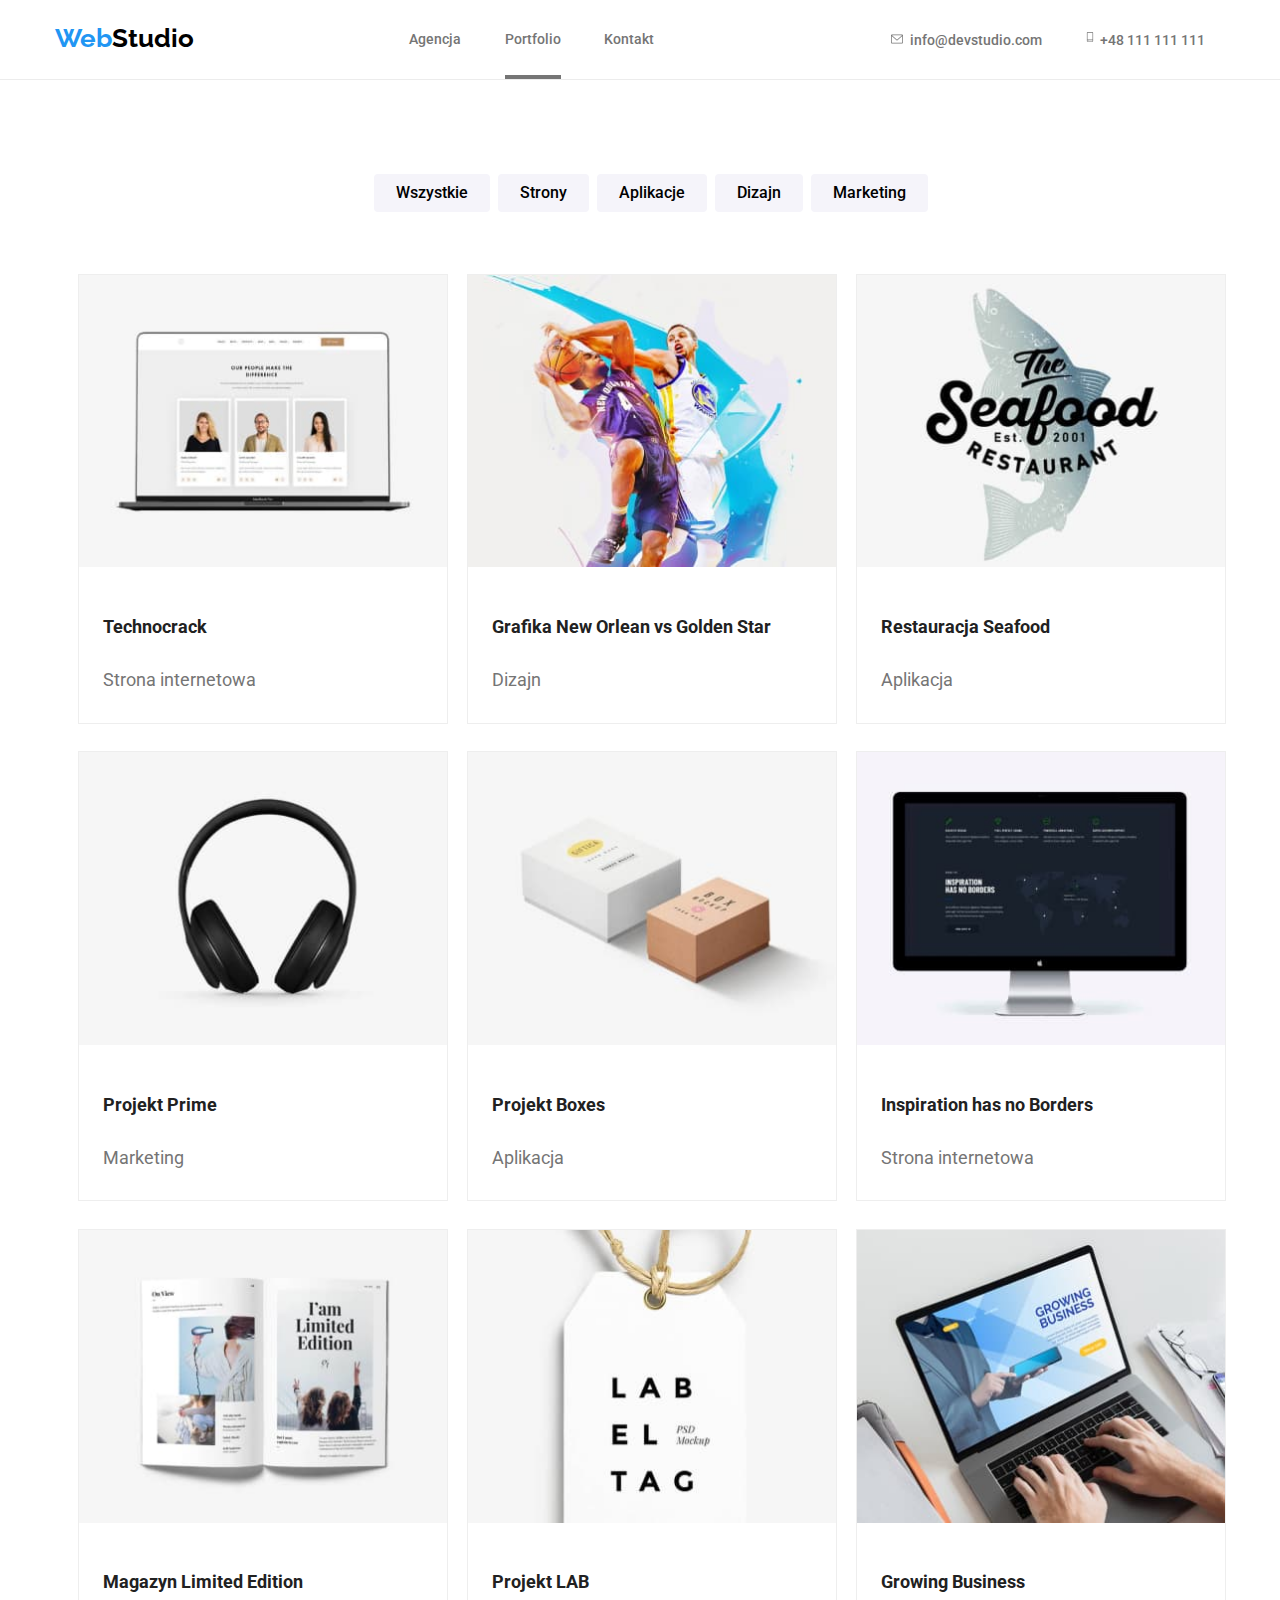
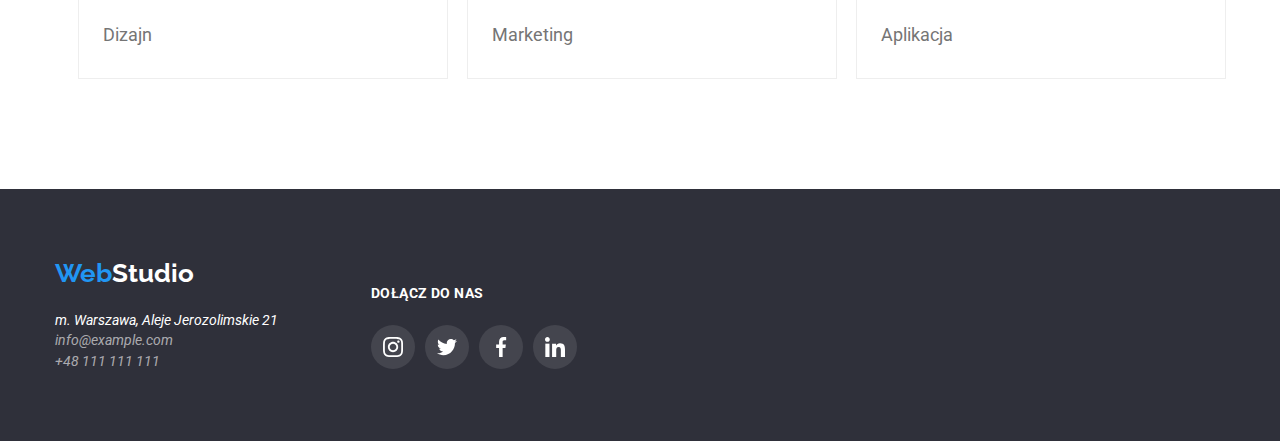
==== portfolio.html @ 65032c62 "created homework6" ====
<!DOCTYPE html>
<html lang="pl">

<head>
    <meta charset="UTF-8" />
    <meta http-equiv="X-UA-Compatible" content="IE=edge" />
    <meta name="description" content="width=device-width, initial-scale=1" />
    <meta name="theme-color" content="#ffffff" />
    <title>Zadanie domowe studentów #4 #Kamil Truszkowski</title>
    <link rel="stylesheet" href="./styles/modern-normalize.min.css" />
    <link rel="stylesheet" href="./styles/styles.css" />
</head>

<body>

    <header>
        <div class="header container">
            <!-- LOGO -->
            <h2><a class="logo-h" href="./index.html" data-end="Studio">Web</a></h2>
            <nav>
                <menu>
                    <li><a class="agency" href="./index.html">Agencja</a></li>
                    <li><a class="portfolio1" href="./portfolio.html">Portfolio</a> </li>
                    <li><a class="contact" href="#">Kontakt</a></li>
                </menu>
            </nav>
            <nav>
                <menu>
                    <li class="h-mail-div">
                        <a class="h-mail" href="mailto:info@devstudio.com">
                            <svg width="16px" height="12px">
                                <use href="./images/icons.svg#icon-envelope"></use>
                            </svg>info@devstudio.com</a>
                    </li>
                    <li class="h-tel-div">
                        <a class="h-tel" href="tel:48111111111">
                            <svg width="10px" height="16px">
                                <use href="./images/icons.svg#icon-smartphone"></use>
                            </svg>+48 111 111 111</a>
                    </li>
                </menu>
            </nav>
        </div>
    </header>

    <main>

        <section class="portfolio-section-1 container">
            <ul class="portfolio-buttons container">
                <li><button type="button" class="portfoliobutton">Wszystkie</button></li>
                <li><button type="button" class="portfoliobutton">Strony</button></li>
                <li><button type="button" class="portfoliobutton">Aplikacje</button></li>
                <li><button type="button" class="portfoliobutton">Dizajn</button></li>
                <li><button type="button" class="portfoliobutton">Marketing</button></li>
            </ul>
            <ul class="cards2 container">
                <li class="card2">
                    <div class=" box">
                        <div class="card2-overflow ">
                            <figure>
                                <img src="images/portfoliopage/ourpeoplemakediffrence.jpg" alt="" width="370"
                                    height="294">
                            </figure>
                            <div class="card2-description-item overlay">
                                <p class="card2-description-text">Technocrack jest popularną platformą wykorzystywaną do
                                    rozpowszechniania koronawirusa. Firmy wykorzystują tę platformę
                                    do celów szpiegowskich i ataków na niezabezpieczone serwery konkurencji</p>
                            </div>
                        </div>
                        <div class="card2-headers">
                            <h6>Technocrack</h6>
                            <p class="card2-subtitle">Strona internetowa</p>
                        </div>
                    </div>
                </li>
                <li class="card2">
                    <div class=" box">
                        <div class="card2-overflow ">
                            <figure>
                                <img src="images/portfoliopage/basketballers.jpg" alt="" width="370" height="294">
                            </figure>
                            <div class="card2-description-item overlay">
                                <p class="card2-description-text"></p>
                            </div>
                        </div>
                        <div class="card2-headers">
                            <h6>Grafika New Orlean vs Golden Star</h6>
                            <p class="card2-subtitle">Dizajn</p>
                        </div>
                    </div>
                </li>
                <li class="card2">
                    <div class=" box">
                        <div class="card2-overflow ">
                            <figure>
                                <img src="images/portfoliopage/theseafood.jpg" alt="" width="370" height="294">
                            </figure>
                            <div class="card2-description-item overlay">
                                <p class="card2-description-text"></p>
                            </div>
                        </div>
                        <div>
                            <h6>Restauracja Seafood</h6>
                            <p class="card2-subtitle">Aplikacja</p>
                        </div>
                    </div>
                </li>
                <li class="card2">
                    <div class=" box">
                        <div class="card2-overflow ">
                            <figure>
                                <img src="images/portfoliopage/headphones.jpg" alt="" width="370" height="294">
                            </figure>
                            <div class="card2-description-item overlay">
                                <p class="card2-description-text"></p>
                            </div>
                        </div>
                        <div>
                            <h6>Projekt Prime</h6>
                            <p class="card2-subtitle">Marketing</p>
                        </div>
                    </div>
                </li>
                <li class="card2">
                    <div class=" box">
                        <div class="card2-overflow ">
                            <figure>
                                <img src="images/portfoliopage/boxes.jpg" alt="" width="370" height="294">
                            </figure>
                            <div class="card2-description-item overlay">
                                <p class="card2-description-text"></p>
                            </div>
                        </div>
                        <div>
                            <h6>Projekt Boxes</h6>
                            <p class="card2-subtitle">Aplikacja</p>
                        </div>
                    </div>
                </li>
                <li class="card2">
                    <div class=" box">
                        <div class="card2-overflow ">
                            <figure>
                                <img src="images/portfoliopage/inspirationhasnoborders.jpg" alt="" width="370"
                                    height="294">
                            </figure>
                            <div class="card2-description-item overlay">
                                <p class="card2-description-text"></p>
                            </div>
                        </div>
                        <div>
                            <h6>Inspiration has no Borders</h6>
                            <p class="card2-subtitle">Strona internetowa</p>
                        </div>
                    </div>
                </li>
                <li class="card2">
                    <div class=" box">
                        <div class="card2-overflow ">
                            <figure>
                                <img src="images/portfoliopage/book.jpg" alt="" width="370" height="294">
                            </figure>
                            <div class="card2-description-item overlay">
                                <p class="card2-description-text"></p>
                            </div>
                        </div>
                        <h6>Magazyn Limited Edition</h6>
                        <p class="card2-subtitle">Dizajn</p>
                    </div>
                    </div>
                </li>
                <li class="card2">
                    <div class=" box">
                        <div class="card2-overflow ">
                            <figure>
                                <img src="images/portfoliopage/labeltag.jpg" alt="" width="370" height="294">
                            </figure>
                            <div class="card2-description-item overlay">
                                <p class="card2-description-text"></p>
                            </div>
                        </div>
                        <div>
                            <h6>Projekt LAB</h6>
                            <p class="card2-subtitle">Marketing</p>
                        </div>
                    </div>
                </li>
                <li class="card2">
                    <div class=" box">
                        <div class="card2-overflow ">
                            <figure>
                                <img src="images/portfoliopage/laptop.jpg" alt="" width="370" height="294">
                            </figure>
                            <div class="card2-description-item overlay">
                                <p class="card2-description-text"></p>
                            </div>
                        </div>
                        <div>
                            <h6>Growing Business</h6>
                            <p class="card2-subtitle">Aplikacja</p>
                        </div>
                    </div>
                </li>
            </ul>
        </section>

    </main>


    <footer>

        <div class="footer container">

            <div class="footer1">
                <h2>
                    <a class="logo-f" href="index.html" data-end="Studio">Web</a>
                </h2>
                <div class="footer-adress">
                    <address>
                        <ul>
                            <li><a class="f-link" href="https://goo.gl/maps/gKrwLKxZMRbkeY56A" target="_blank">m.
                                    Warszawa,
                                    Aleje
                                    Jerozolimskie
                                    21</a></li>
                            <li><a class="f-mail" href="mailto:info@example.com">info@example.com</a></li>
                            <li><a class="f-tel" href="tel:48111111111">+48 111 111 111</a></li>
                        </ul>
                    </address>
                </div>
            </div>

            <div class="footer2">
                <h5>Dołącz do nas</h5>
                <ul class="footer2-socials">
                    <li class="footer2-socials-item">
                        <svg class="footer2-social" alt="instagram" width="20px" height="20px">
                            <use href="./images/icons.svg#icon-instagram"></use>
                        </svg>
                    </li>
                    <li class="footer2-socials-item">
                        <svg class="footer2-social" alt="twitter" width="20px" height="20px">
                            <use href="./images/icons.svg#icon-twitter"></use>
                        </svg>
                    </li>
                    <li class="footer2-socials-item">
                        <svg class="footer2-social" alt="facebook" width="20px" height="20px">
                            <use href="./images/icons.svg#icon-facebook"></use>
                        </svg>
                    </li>
                    <li class="footer2-socials-item">
                        <svg class="footer2-social" alt="linkedin" width="20px" height="20px">
                            <use href="./images/icons.svg#icon-linkedin"></use>
                        </svg>
                    </li>
                </ul>
            </div>

        </div>

    </footer>


</body>

</html>
---- styles/styles.css ----
/* link to text fonts */
@import url('https://fonts.googleapis.com/css2?family=Raleway:wght@700&family=Roboto:wght@400;500;700;900&display=swap');


/* Set colors */

:root {
    --primary-color: #2196F3;
    --secondary-color: #757575;
    --light-color: #f5f5f5;
    --white-color: #FFFFFF;
    --dark-color: #212121;
    --black-color: #000000;
    --footer-color: #2F303A;
    --footer-ellipse-color: rgba(255, 255, 255, 0.1);
}

/* Basic settings */

body {
    font-family: 'roboto', sans-serif;
    background-color: var(--white-color);
    color: var(var(--black-color));
    font-size: 16px;
    margin: 0%;
    justify-content: center;
}

main {
    top: 80px;
}

section {
    padding-top: 94px;
    padding-bottom: 94px;
}

img {
    display: block;
    max-width: 100%;
    height: auto;
}

a {
    text-decoration: none;
}

ul {
    list-style-type: none;
    margin: 0;
    padding: 0;
    align-items: center;

}

li {
    list-style: none;
    align-items: center;
}


.container {
    width: 1200px;
    margin: 0 auto;
    padding: 0 15px;
}

h1 {
    font-size: 35px;
    font-weight: normal;

}

h2 {
    font-size: 25px;
}

button {
    cursor: pointer;
}

:hover {
    transition: 250ms cubic-bezier(0.4, 0, 0.2, 1);
}

:focus {
    transition: 250ms cubic-bezier(0.4, 0, 0.2, 1);

}


.is-hidden {
    visibility: hidden;
}

/* SVGs settings */


svg {
    color: var(--secondary-color)
}

svg path {
    color: var(--secondary-color)
}

svg:hover {
    color: var(--primary-color);
    fill: var(--primary-color);
}

svg path:hover {
    color: var(--primary-color);
    fill: var(--primary-color);
}

.icon {
    display: inline-block;
    width: 1em;
    height: 1em;
    stroke-width: 0;
    stroke: currentColor;
    fill: currentColor;
}

.hidden {
    width: 1px;
    height: 1px;
    margin: -1px;
    border: 0;
    padding: 0;

    white-space: nowrap;
    clip-path: inset(100%);
    clip: rect(0 0 0 0);
    overflow: hidden;
    pointer-events: none;
    transition: transform 250ms ease cubic-bezier(0.4, 0, 0.2, 1);
}


/* header settings */

header {
    background-color: var(--white-color);
    height: 80px;
    border-bottom: 1px solid #ECECEC;
    justify-content: space-between;
}

.header {
    height: 100%;
    display: flex;
    align-items: center;
    justify-content: space-between;


}

.logo-h {
    Font-family: Raleway, sans-serif;
    font-weight: 700;
    font-size: 26px;
    Line-height: 100%;
    color: var(--primary-color);
}

.logo-h::after {
    content: attr(data-end);
    color: var(--black-color);
}


/* header navigation settings */

nav li {
    display: inline;
    padding: 20px;
    font-weight: 500;
    font-size: 14px;
    line-height: 16px;
    text-decoration: none;
}

nav li a {
    color: var(--secondary-color);
    fill: var(--secondary-color);
}

nav li a:hover {
    color: var(--primary-color);
    fill: var(--primary-color);
    cursor: pointer;

}

.agency1 {
    text-decoration: underline 4px;
    color: var(--secondary-color);
    fill: var(--secondary-color);
    text-underline-offset: 31px;
}

.agency1:hover {
    color: var(--primary-color);
    fill: var(--primary-color);
    cursor: pointer;
}

.portfolio1 {
    text-decoration: underline 4px;
    color: var(--secondary-color);
    fill: var(--secondary-color);
    text-underline-offset: 31px;
}

.portfolio1:hover {
    color: var(--primary-color);
    fill: var(--primary-color);
    cursor: pointer;
}

.h-mail {
    font-weight: 500;
    font-size: 14px;
    line-height: 16px;
}

.h-mail svg {
    margin-right: 5px;
}

.h-tel {
    font-weight: 500;
    font-size: 14px;
    line-height: 16px;
}

.h-tel svg {
    margin-right: 5px;
}

/* hero section settings */

.hero {
    align-items: center;
    height: 600px;
    background-size: cover;
    display: flex;
    justify-content: center;
    flex-direction: column;
    text-align: center;
    box-sizing: border-box;
    background-position: center;
    background-image: linear-gradient(rgba(47, 48, 58, 0.4),
            rgba(47, 48, 58, 0.4)),
        url(../images/mainpage/herobackgroundimg.jpg);
        position:relative;
}

.hero-header {
    Font-size: 44px;
    Line-height: 116%;
    font-weight: 900;
    line-height: 136%;
    width: 696px;
    height: 120px;
    text-align: center;
    letter-spacing: 0.06em;
    text-transform: uppercase;
    color: var(--white-color);
}

/* hero button settings */

.hero-button {
    color: var(--white-color);
    background-color: var(--primary-color);
    width: 200px;
    height: 50px;
    border-radius: 4px;
    border: none;
    font-weight: 700;
    font-size: 16px;
    line-height: 188%;
    align-items: center;
    text-align: center;
}

/* Modla Window settings */

.modalbox {
    top:0;
    left:0;
    right:0;
    bottom:0;
    width:100%;
    height:100%;
    position: relative;
    justify-content: center;
    align-items: center;
    z-index: 1;
    background: #757575;
}

.backdrop {
    z-index: 1;
    width: 100%;
    height: 2950px;
    left: 0px;
    top: 0px;
    background: rgba(0, 0, 0, 0.2);
    position: absolute;
    transition-duration: 250ms;
    transition-timing-function: cubic-bezier(0.4, 0, 0.2, 1);
}

.modalbox:hover {
    visibility:visible;
}

.modalwindow {
    position: relative;
    margin:15% auto auto;
    z-index: 2;
    backdrop-filter: 50%;
    width: 528px;
    height: 581px;
    background: var(--white-color);
    box-shadow: 0px 1px 3px rgba(0, 0, 0, 0.12), 0px 1px 1px rgba(0, 0, 0, 0.14), 0px 2px 1px rgba(0, 0, 0, 0.2);
    border-radius: 4px;
}

.modalbox svg {
    border-radius: 50%;
    fill: transparent;
    color: transparent;
    width: 30px;
    height: 30px;
}

.modalbox svg:hover {
    border-radius: 50%;
    fill:red;   
    color:red;
    cursor:pointer;
}

.modalwindow button {
    padding: 0% 0% 0%;
    align-items: center;
    margin-right: 8px;
    margin-top: 8px;
    margin-left:auto;
    margin-bottom:auto;
    display: flex;
    color:transparent;
    background-color: transparent;
    border-color: transparent;
    border-radius: 50%;
}
.modalwindow button svg:hover {
    box-shadow: 0px 3px 1px rgba(0, 0, 0, 0.1), 0px 1px 2px rgba(0, 0, 0, 0.08), 0px 2px 2px rgba(0, 0, 0, 0.12);
    border-radius: 50%;
    fill: red;
    color: red;
    cursor: pointer;
}

/* Style of the "Our Qualities" section */

.section2 {
    display: flex;
    flex-direction: column;
    align-items: center;
}

.section2 ul {
    display: flex;
    justify-content: space-between;
    margin-bottom: 50px;
}

.desc {
    display: flex;
    justify-content: center;
    flex-grow: 1;

}

.desc ul li img {
    object-fit: cover;
    width: 370px;
    height: 294px;
}

.sub-desc {
    display: inline-block;
    flex-grow: 1;
}

.sub-desc svg {
    align-self: center;
    display: flex;
    width: 70px;
    height: 70px
}

.sub-desc-rectangle {
    width: 270px;
    height: 120px;
    background-color: #F5F4FA;
    border-radius: 4px;
    display: flex;
    align-items: center;
    justify-content: center;
    color: var(--secondary-color);
}

.sub-desc-rectangle:hover {
    color: var(--primary-color);
}

.sub-desc h4 {
    align-self: left;
    font-weight: 700;
    font-size: 14px;
    line-height: 100%;
    padding-left: 10px;
    text-transform: uppercase;

}

.sub-desc p {
    font-size: 14px;
    line-height: 171%;
    padding-left: 10px;
    color: var(--secondary-color)
}


/* Style of the "What we doing?" section */

.desc2-header {
    height: 42px;
    font-weight: 700;
    font-size: 36px;
    line-height: 100%;
    text-align: center;
    display: inline-block;
    align-self: center;
}

.sub-desc2 {
    width: 370px;
    height: 294px;
}

.sub-desc2 img {
    position: relative;
    place-self: top;
    margin-top: 0%;
}

.sub-desc2bg {
    height: 70px;
    width: 370px;
    background: rgba(47, 48, 58, 0.8);
    align-self: bottom;
    justify-content: center;
    align-items: center;
    display: flex;
    place-self: bottom;
    margin-bottom: 0%;
    position: relative;
    top: -70px;
}

.sub-desc2 p {
    position: relative;
    font-weight: 700;
    font-size: 14px;
    line-height: 16px;
    text-align: center;
    letter-spacing: 0.03em;
    text-transform: uppercase;
    color: #FFFFFF;
}

/* Style of the "Our Team" section */

.section3 {
    background: #F5F4FA;
    align-items: center;
}

.section3-header {
    font-weight: 700;
    font-size: 36px;
    line-height: 100%;
    text-align: center;
}

.cards {
    display: flex;
    justify-content: space-evenly;
}

.card {
    align-self: center;
    width: 270px;
    background-color: var(--light-color);
    box-shadow: 0 2px 5px rgba(0, 0, 0, 0.1);
}

.card:hover {
    cursor: pointer;
    box-shadow: 0px 1px 3px rgba(0, 0, 0, 0.12), 0px 1px 1px rgba(0, 0, 0, 0.14), 0px 2px 1px rgba(0, 0, 0, 0.2);
}

.card a {
    text-decoration: none;
    color: var(--dark-color)
}

.card h3 {
    text-align: center;
    font-weight: 500;
    font-size: 16px;
    line-height: 100%;
}

.card p {
    text-align: center;
    font-size: 16px;
    line-height: 100%;
    color: var(--secondary-color);

}

.card img {
    place-self: top;
    margin-top: 0%;
}


li div h6 {
    color: var(--dark-color);
    Font-style: Bold;
    Font-size: 18px;
    Line-height: 171%;
    align-self: Left;
    Vertical-align: Top;
}

li div p {
    color: var(--secondary-color);
    Font-size: 16px;
    Line-height: 160%;
    align-self: Left;
    Vertical-align: Top;
}

.card-socialmedias {
    display: flex;
    align-items: center;
    align-self: center;
    justify-content: space-evenly;
    width: 100%;
    padding: 20px;
    fill: var(--secondary-color);
}

.card-socialmedia-item {
    width: 44px;
    height: 44px;
    background-image: url(../images/icons.svg#icon-ellipse);
    background: var(--light-color);
    background-size: 44px;
    border-radius: 50%;
    align-items: center;
    justify-content: center;
    display: flex;
}

.card-socialmedia-item:hover {
    background: var(--primary-color);
    fill: var(--white-color);
}

.card-socialmedia:focus,
.card-socialmedia:hover {
    fill: var(--white-color);
}

/* Style of the "Our Clients" section */

.section4 {
    align-items: center;
}

.section4-header {
    font-weight: 700;
    font-size: 36px;
    line-height: 100%;
    text-align: center;
}

.section4-container {
    margin-top: 94px;
    display: flex;
    justify-content: space-between;
    margin-bottom: 94px;
}

.section4-rectangle {
    display: flex;
    align-items: center;
    justify-content: center;
    box-sizing: border-box;
    width: 170px;
    height: 92px;
    border: 1px solid #AFB1B8;
    border-radius: 4px;
    color: var(--secondary-color);
    fill: var(--secondary-color);
}

.section4-rectangle:hover {
    border: 1px solid var(--primary-color);
    color: var(--primary-color);
    fill: var(--primary-color);
    cursor: pointer;
}

.section4-client {
    width: 106px;
    height: 60px;
}



/* Portfolio settings */

.portfolio-section-1 {
    padding-top: 94px;
    padding-bottom: 94px;
}

.portfolio-buttons {
    display: flex;
    justify-content: center;
}

.portfoliobutton {
    padding-top: 6px;
    padding-bottom: 6px;
    padding-left: 22px;
    padding-right: 22px;
    Font-style: Medium;
    font-weight: 500;
    font-size: 16px;
    line-height: 162%;
    background-color: #F5F4FA;
    border-radius: 4px;
    border: none;
    margin-right: 8px;
}

.portfoliobutton:hover {
    color: #E5E5E5;
    background-color: var(--primary-color);
    box-shadow: 0px 3px 1px rgba(0, 0, 0, 0.1), 0px 1px 2px rgba(0, 0, 0, 0.08), 0px 2px 2px rgba(0, 0, 0, 0.12);
    cursor: pointer;
}

.cards2 {
    margin-top: 50px;
    display: flexbox;
}

.card2 {
    justify-content: center;
    display: inline-block;
    width: 370px;
    background: var(--white-color);
    border: 1px solid #EEEEEE;
    height:450px;
    position: relative;
    overflow: hidden;   
    margin: 1% 0.65% 1%;
}

.card2:hover {
    box-shadow: 0px 1px 1px rgba(0, 0, 0, 0.12), 0px 4px 4px rgba(0, 0, 0, 0.06), 1px 4px 6px rgba(0, 0, 0, 0.16);
    cursor: pointer;
}

.card2 img {
}

.card2-overflow {
}

.card2 figure {
    width: 100%;
    height:100%;
    margin: 0 0 0 0;
    
}
figure img {
    object-fit: cover;
    width: 100%;
    height:100%;
    transition: scale 3s;
}

.box {
  position: relative;
  margin: 0 auto;
  overflow: hidden;
  inset: 0;
}

.overlay {
  position: absolute;
  top: 0;
  left: 0;
  width: 100%;
  height: 100%;
  transform: translateY(+100%);
  transition: transform 250ms ease;
    transition-duration: 250ms;
        transition-timing-function: cubic-bezier(0.4, 0, 0.2, 1);
}

.box:hover .overlay {
  transform: translateY(0);
}

.overlay p {
  color: transparent;
  padding: 30px;
  margin: 0;
  font-size: 18px;
}

.card2-description-item {
    position: absolute;
    inset: 0;
    overflow: hidden;
    justify-content: center;
    align-items: center;
    display: flex;
    top: 0;
    width: 100%;
    height: 294px;
}

.card2-description-item:hover {
}

.card2-description-text {
    position: relative;
    font-weight: 400;
    font-size: 18px;
    line-height: 156%;
    letter-spacing: 0.03em;
    padding:10%;
    color:transparent;
    width: 370px;
    height: 294px;
    align-self: center;
    justify-content: center;
    align-items: center;
    display: flex;
}

.card2-description-text:hover {
    color: var(--white-color);
    background-color: #2196F3E5;
}

.card2 h6 {
    margin-left: 24px;
    margin-right: 24px;
    margin-bottom: 4px;
    text-align: left;
    font-weight: 700;
    font-size: 18px;
    line-height: 200%;
}

.card2-headers {
    z-index: 1;
}
.card2-subtitle {
    margin-left: 24px;
    margin-right: 24px;
    margin-bottom: 20px;
    font-weight: 400;
    text-align: left;
    font-size: 18px;
    line-height: 188%;
    color: var(--secondary-color);
}


/* footer settings */

footer {
    background-color: var(--footer-color);
    height: 252px;
    left: 0;
    right: 0;
    z-index: 999;
    align-items: center;
    display: flex;
    margin-bottom:0;
}

.footer {
    display: flex;
    align-items: center;
}

.footer1 {
    justify-content: flex-start;
    flex-direction: column;
}

.logo-f {
    Font-family: Raleway, sans-serif;
    Font-size: 26px;
    Line-height: 100%;
    color: var(--primary-color);
}

.logo-f::after {
    content: attr(data-end);
    color: var(--white-color);
}

.footer-adress {
    width: 246px;
    height: 81px;
    align-items: center;
    display: flex;
}

address {
    height: 100%;
    align-items: normal;
    font-size: 14px;
    text-decoration: none;
    Line-height: 146%;
}

address ul {
    height: 100%;
}

.f-link {
    color: var(--white-color);
}

.f-mail {
    color: rgba(255, 255, 255, 0.6);
}

.f-tel {
    color: rgba(255, 255, 255, 0.6);
}



.footer2 {
    justify-content: center;
    align-items: center;
    padding-left: 70px;
    flex-direction: column;
}

.footer2 h5 {
    font-weight: 700;
    font-size: 14px;
    line-height: 16px;
    letter-spacing: 0.03em;
    text-transform: uppercase;
    color: var(--white-color);
}

.footer2-socials-item {
    height: 44px;
    width: 44px;
    background-image: url(../images/icons.svg#icon-ellipse);
    background: rgba(255, 255, 255, 0.1);
    background-size: 44px;
    border-radius: 50%;
    align-items: center;
    justify-content: center;
    display: flex;
}

.footer2-socials-item:hover {
    cursor: pointer;
    background: var(--primary-color);
}

.footer2-socials {
    width: 206px;
    height: 44px;
    display: flex;
    justify-content: space-between;
    fill: var(--white-color);

}

.footer2-social {
    fill: var(--white-color);
}

.footer2-social:hover {
    fill: var(--white-color);
}
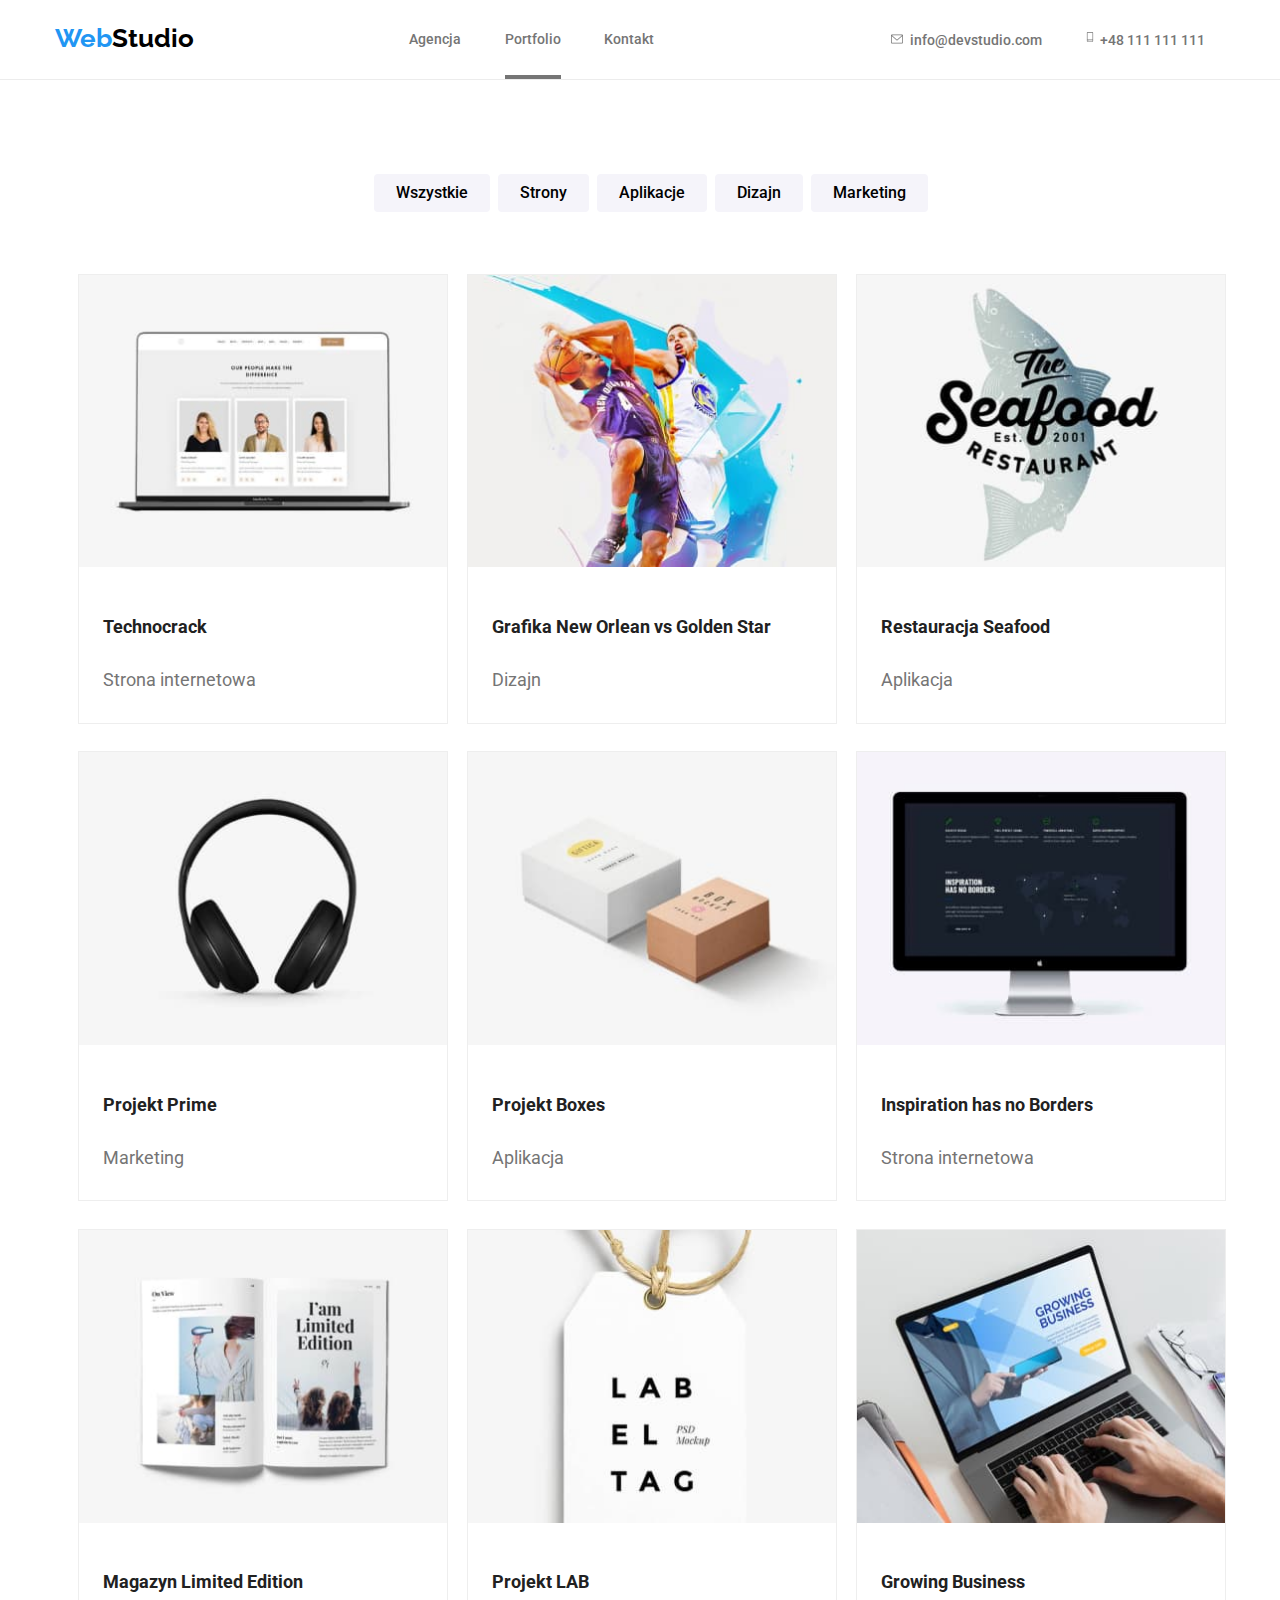
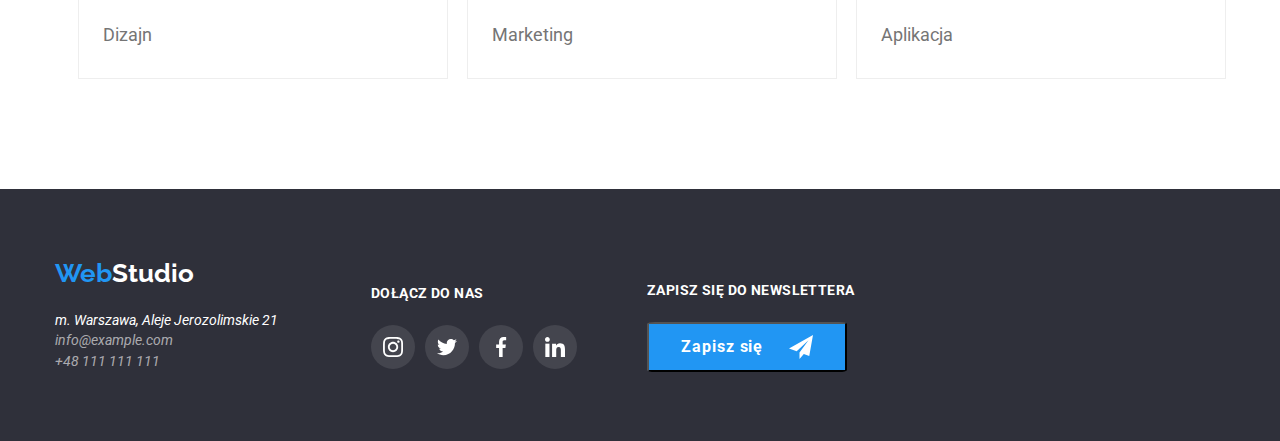
==== commit 2dd0b605: "added footer "Newsletter"" ====
--- a/portfolio.html
+++ b/portfolio.html
@@ -80,7 +80,9 @@
                                 <img src="images/portfoliopage/basketballers.jpg" alt="" width="370" height="294">
                             </figure>
                             <div class="card2-description-item overlay">
-                                <p class="card2-description-text"></p>
+                                <p class="card2-description-text">Dizajn (ang. design), nazywany również wzornictwem
+                                    przemysłowym, w języku polskim odnosi się do wyglądu przedmiotów
+                                    użytkowych albo urządzeń</p>
                             </div>
                         </div>
                         <div class="card2-headers">
@@ -96,7 +98,9 @@
                                 <img src="images/portfoliopage/theseafood.jpg" alt="" width="370" height="294">
                             </figure>
                             <div class="card2-description-item overlay">
-                                <p class="card2-description-text"></p>
+                                <p class="card2-description-text">Aplikacja to użytkowy program komputerowy, wykonujący
+                                    określone zadania. Aplikacje mobilne to rodzaj oprogramowania,
+                                    który działa na urządzeniach przenośnych smartfonach i tabletach</p>
                             </div>
                         </div>
                         <div>
@@ -112,7 +116,10 @@
                                 <img src="images/portfoliopage/headphones.jpg" alt="" width="370" height="294">
                             </figure>
                             <div class="card2-description-item overlay">
-                                <p class="card2-description-text"></p>
+                                <p class="card2-description-text">Marketing to zarządzanie korzystnymi, a więc
+                                    przynoszącymi zysk relacjami z klientem. Celem marketingu jest wytworzenie
+                                    określonych wartości dla klientów i otrzymywanie w zamian określonych wartości od
+                                    klientów</p>
                             </div>
                         </div>
                         <div>
@@ -128,7 +135,9 @@
                                 <img src="images/portfoliopage/boxes.jpg" alt="" width="370" height="294">
                             </figure>
                             <div class="card2-description-item overlay">
-                                <p class="card2-description-text"></p>
+                                <p class="card2-description-text">Aplikacja to użytkowy program komputerowy, wykonujący
+                                    określone zadania. Aplikacje mobilne to rodzaj oprogramowania,
+                                    który działa na urządzeniach przenośnych smartfonach i tabletach</p>
                             </div>
                         </div>
                         <div>
@@ -145,7 +154,9 @@
                                     height="294">
                             </figure>
                             <div class="card2-description-item overlay">
-                                <p class="card2-description-text"></p>
+                                <p class="card2-description-text">Strona internetowa to dokument (treść,
+                                    obraz) udostępniony w sieci Internet. Połączona z innymi stronami,
+                                    tworzy tzw. witrynę internetową lub serwis internetowy.</p>
                             </div>
                         </div>
                         <div>
@@ -161,7 +172,9 @@
                                 <img src="images/portfoliopage/book.jpg" alt="" width="370" height="294">
                             </figure>
                             <div class="card2-description-item overlay">
-                                <p class="card2-description-text"></p>
+                                <p class="card2-description-text">Dizajn (ang. design), nazywany również wzornictwem
+                                    przemysłowym, w języku polskim odnosi się do wyglądu przedmiotów
+                                    użytkowych albo urządzeń</p>
                             </div>
                         </div>
                         <h6>Magazyn Limited Edition</h6>
@@ -176,7 +189,10 @@
                                 <img src="images/portfoliopage/labeltag.jpg" alt="" width="370" height="294">
                             </figure>
                             <div class="card2-description-item overlay">
-                                <p class="card2-description-text"></p>
+                                <p class="card2-description-text">Marketing to zarządzanie korzystnymi, a więc
+                                    przynoszącymi zysk relacjami z klientem. Celem marketingu jest wytworzenie
+                                    określonych wartości dla klientów i otrzymywanie w zamian określonych wartości od
+                                    klientów</p>
                             </div>
                         </div>
                         <div>
@@ -192,7 +208,9 @@
                                 <img src="images/portfoliopage/laptop.jpg" alt="" width="370" height="294">
                             </figure>
                             <div class="card2-description-item overlay">
-                                <p class="card2-description-text"></p>
+                                <p class="card2-description-text">Aplikacja to użytkowy program komputerowy, wykonujący
+                                    określone zadania. Aplikacje mobilne to rodzaj oprogramowania,
+                                    który działa na urządzeniach przenośnych smartfonach i tabletach</p>
                             </div>
                         </div>
                         <div>
@@ -256,6 +274,15 @@
                 </ul>
             </div>
 
+            <div class="footer3">
+                <h5>Zapisz się do newslettera</h5>
+                <button type=button class="footer3-socials-item" width="200" height="50">Zapisz się
+                    <svg class="footer3-icon" width="24px" height="24px">
+                        <use href="./images/icons.svg#icon-send"></use>
+                    </svg>
+                </button>
+            </div>
+            
         </div>
 
     </footer>
--- a/styles/styles.css
+++ b/styles/styles.css
@@ -255,7 +255,7 @@
     background-image: linear-gradient(rgba(47, 48, 58, 0.4),
             rgba(47, 48, 58, 0.4)),
         url(../images/mainpage/herobackgroundimg.jpg);
-        position:relative;
+    position: relative;
 }
 
 .hero-header {
@@ -290,12 +290,12 @@
 /* Modla Window settings */
 
 .modalbox {
-    top:0;
-    left:0;
-    right:0;
-    bottom:0;
-    width:100%;
-    height:100%;
+    top: 0;
+    left: 0;
+    right: 0;
+    bottom: 0;
+    width: 100%;
+    height: 100%;
     position: relative;
     justify-content: center;
     align-items: center;
@@ -315,13 +315,9 @@
     transition-timing-function: cubic-bezier(0.4, 0, 0.2, 1);
 }
 
-.modalbox:hover {
-    visibility:visible;
-}
-
 .modalwindow {
     position: relative;
-    margin:15% auto auto;
+    margin: 15% auto auto;
     z-index: 2;
     backdrop-filter: 50%;
     width: 528px;
@@ -341,9 +337,9 @@
 
 .modalbox svg:hover {
     border-radius: 50%;
-    fill:red;   
-    color:red;
-    cursor:pointer;
+    fill: red;
+    color: red;
+    cursor: pointer;
 }
 
 .modalwindow button {
@@ -351,14 +347,15 @@
     align-items: center;
     margin-right: 8px;
     margin-top: 8px;
-    margin-left:auto;
-    margin-bottom:auto;
-    display: flex;
-    color:transparent;
+    margin-left: auto;
+    margin-bottom: auto;
+    display: flex;
+    color: transparent;
     background-color: transparent;
     border-color: transparent;
     border-radius: 50%;
 }
+
 .modalwindow button svg:hover {
     box-shadow: 0px 3px 1px rgba(0, 0, 0, 0.1), 0px 1px 2px rgba(0, 0, 0, 0.08), 0px 2px 2px rgba(0, 0, 0, 0.12);
     border-radius: 50%;
@@ -685,9 +682,9 @@
     width: 370px;
     background: var(--white-color);
     border: 1px solid #EEEEEE;
-    height:450px;
+    height: 450px;
     position: relative;
-    overflow: hidden;   
+    overflow: hidden;
     margin: 1% 0.65% 1%;
 }
 
@@ -696,53 +693,48 @@
     cursor: pointer;
 }
 
-.card2 img {
-}
-
-.card2-overflow {
-}
-
 .card2 figure {
     width: 100%;
-    height:100%;
+    height: 100%;
     margin: 0 0 0 0;
-    
-}
+
+}
+
 figure img {
     object-fit: cover;
     width: 100%;
-    height:100%;
+    height: 100%;
     transition: scale 3s;
 }
 
 .box {
-  position: relative;
-  margin: 0 auto;
-  overflow: hidden;
-  inset: 0;
+    position: relative;
+    margin: 0 auto;
+    overflow: hidden;
+    inset: 0;
 }
 
 .overlay {
-  position: absolute;
-  top: 0;
-  left: 0;
-  width: 100%;
-  height: 100%;
-  transform: translateY(+100%);
-  transition: transform 250ms ease;
+    position: absolute;
+    top: 0;
+    left: 0;
+    width: 100%;
+    height: 100%;
+    transform: translateY(+100%);
+    transition: transform 250ms ease;
     transition-duration: 250ms;
-        transition-timing-function: cubic-bezier(0.4, 0, 0.2, 1);
+    transition-timing-function: cubic-bezier(0.4, 0, 0.2, 1);
 }
 
 .box:hover .overlay {
-  transform: translateY(0);
+    transform: translateY(0);
 }
 
 .overlay p {
-  color: transparent;
-  padding: 30px;
-  margin: 0;
-  font-size: 18px;
+    color: transparent;
+    padding: 30px;
+    margin: 0;
+    font-size: 18px;
 }
 
 .card2-description-item {
@@ -755,9 +747,6 @@
     top: 0;
     width: 100%;
     height: 294px;
-}
-
-.card2-description-item:hover {
 }
 
 .card2-description-text {
@@ -766,8 +755,8 @@
     font-size: 18px;
     line-height: 156%;
     letter-spacing: 0.03em;
-    padding:10%;
-    color:transparent;
+    padding: 10%;
+    color: transparent;
     width: 370px;
     height: 294px;
     align-self: center;
@@ -794,6 +783,7 @@
 .card2-headers {
     z-index: 1;
 }
+
 .card2-subtitle {
     margin-left: 24px;
     margin-right: 24px;
@@ -816,7 +806,7 @@
     z-index: 999;
     align-items: center;
     display: flex;
-    margin-bottom:0;
+    margin-bottom: 0;
 }
 
 .footer {
@@ -922,4 +912,63 @@
 
 .footer2-social:hover {
     fill: var(--white-color);
+}
+
+
+.footer3 {
+    justify-content: center;
+    align-items: center;
+    padding-left: 70px;
+    flex-direction: column;
+}
+
+.footer3 h5 {
+    font-weight: 700;
+    font-size: 14px;
+    line-height: 16px;
+    letter-spacing: 0.03em;
+    text-transform: uppercase;
+    color: var(--white-color);
+}
+
+.footer3-socials-item {
+    height: 50px;
+    width: 200px;
+    background-image: url(../images/icons.svg#icon-ellipse);
+    background: var(--primary-color);
+    background-size: 44px;
+    border-radius: 4%;
+    align-items: center;
+    justify-content: space-evenly;
+    font-style: normal;
+    font-weight: 700;
+    font-size: 16px;
+    line-height: 188%;
+    display: flex;
+    align-items: center;
+    text-align: center;
+    letter-spacing: 0.06em;
+
+    color: #FFFFFF;
+
+}
+
+.footer3-socials-item:hover {
+    cursor: pointer;
+}
+
+.footer3-socials {
+    width: 206px;
+    height: 44px;
+    display: flex;
+    justify-content: space-between;
+    fill: var(--white-color);
+
+}
+
+.footer3-icon {
+    fill: var(--white-color);
+}
+.footer3-icon:hover {
+    fill: var(--white-color);
 }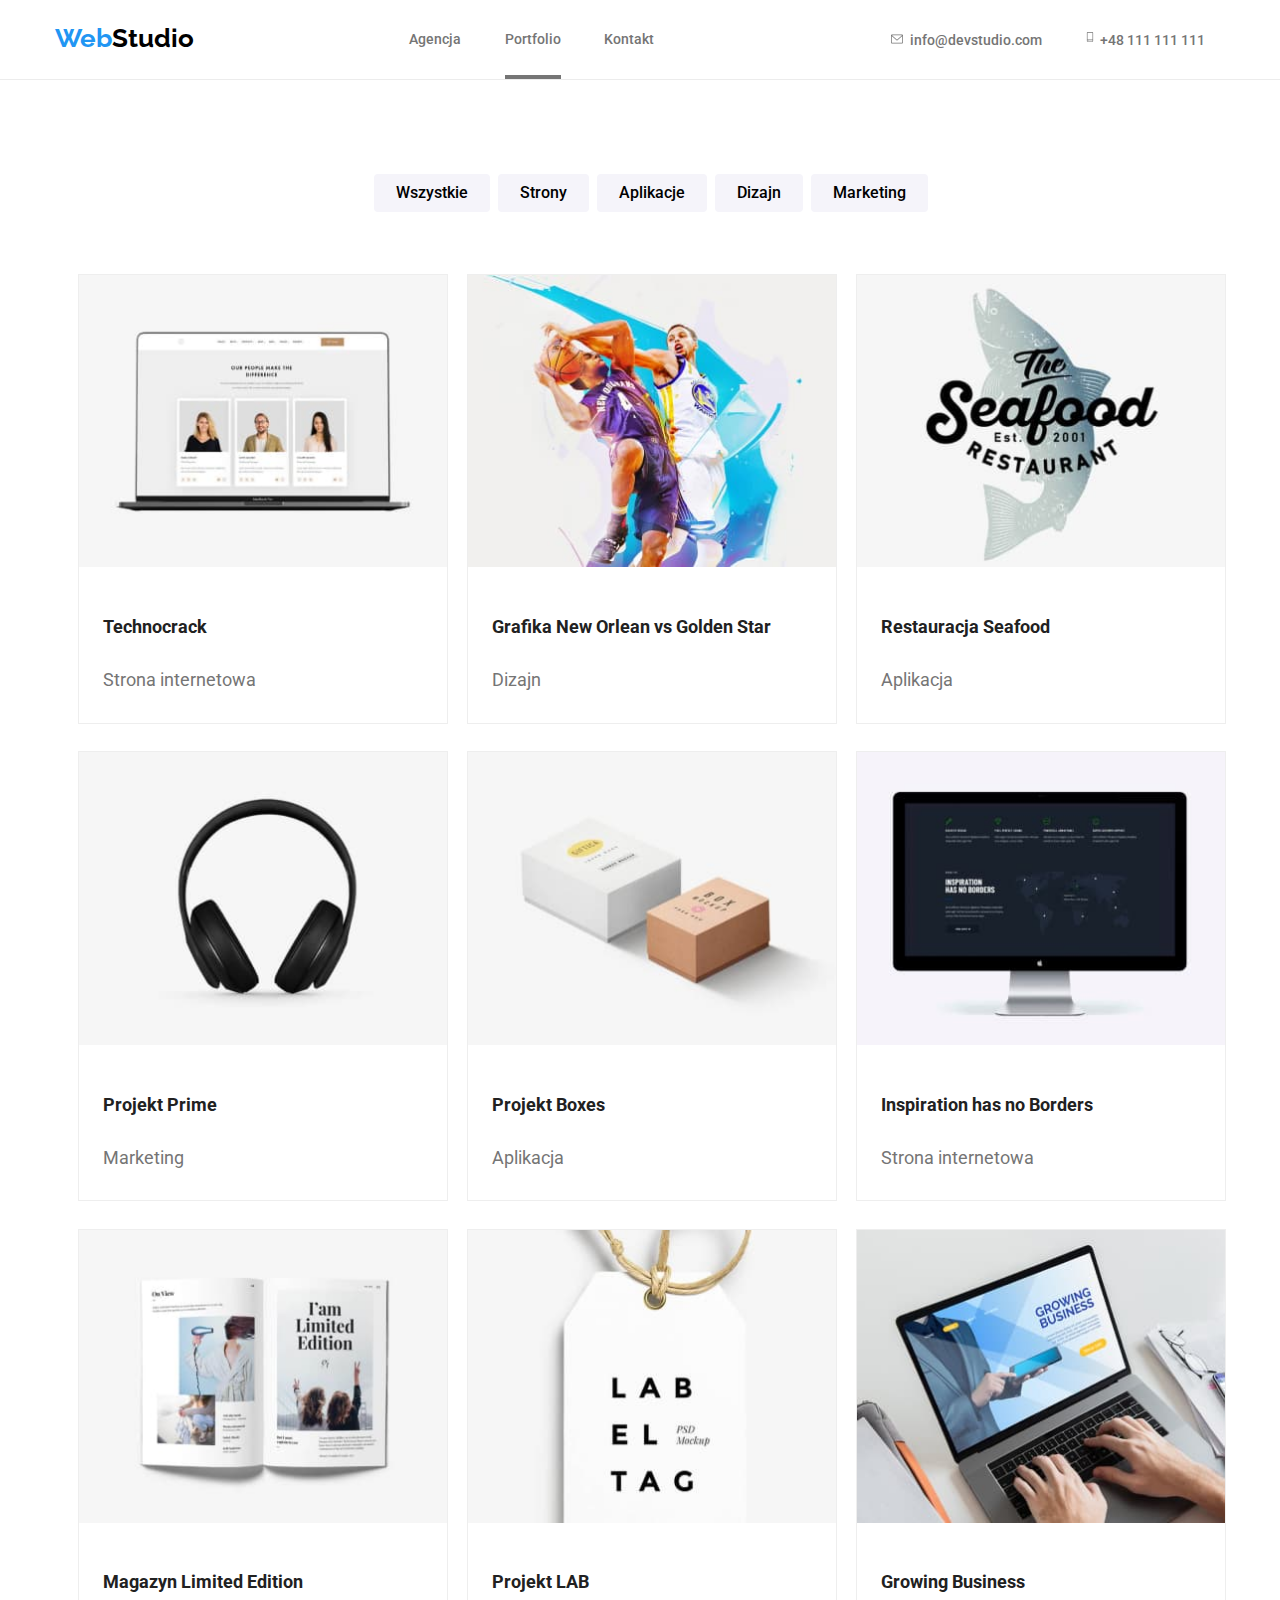
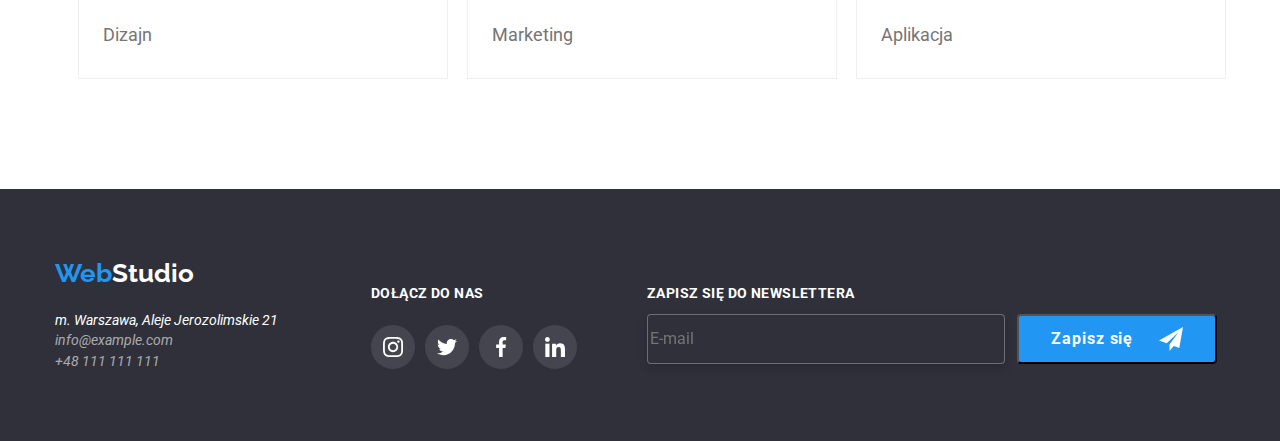
==== commit 9a06e498: "Footer Newsletter is done?" ====
--- a/portfolio.html
+++ b/portfolio.html
@@ -274,15 +274,20 @@
                 </ul>
             </div>
 
-            <div class="footer3">
-                <h5>Zapisz się do newslettera</h5>
-                <button type=button class="footer3-socials-item" width="200" height="50">Zapisz się
-                    <svg class="footer3-icon" width="24px" height="24px">
-                        <use href="./images/icons.svg#icon-send"></use>
-                    </svg>
-                </button>
-            </div>
-            
+            <form class="footer3">
+                <label for="newsletter" class="footer3-label">
+                    <p>Zapisz się do newslettera</p>
+                </label>
+                <div class="footer3-newsletter-things">
+                    <input id="newsletter" type="email" placeholder="E-mail" class="footer3-mail">
+                    <button type=button class="footer3-button" width="200" height="50">Zapisz się
+                        <svg class="footer3-icon" width="24px" height="24px">
+                            <use href="./images/icons.svg#icon-send"></use>
+                        </svg>
+                    </button>
+                </div>
+            </form>
+                        
         </div>
 
     </footer>
--- a/styles/styles.css
+++ b/styles/styles.css
@@ -798,6 +798,7 @@
 
 /* footer settings */
 
+
 footer {
     background-color: var(--footer-color);
     height: 252px;
@@ -809,6 +810,7 @@
     margin-bottom: 0;
 }
 
+
 .footer {
     display: flex;
     align-items: center;
@@ -861,6 +863,7 @@
 .f-tel {
     color: rgba(255, 255, 255, 0.6);
 }
+
 
 
 
@@ -915,11 +918,11 @@
 }
 
 
+
 .footer3 {
-    justify-content: center;
+    height:86px;
     align-items: center;
     padding-left: 70px;
-    flex-direction: column;
 }
 
 .footer3 h5 {
@@ -931,13 +934,35 @@
     color: var(--white-color);
 }
 
-.footer3-socials-item {
+.footer3-label {
+    font-weight: 700;
+    font-size: 14px;
+    line-height: 100%;
+    letter-spacing: 0.03em;
+    text-transform: uppercase;
+    color: var(--white-color);
+}
+
+.footer3-newsletter-things {
+    display: flex;
+}
+
+.footer3-mail {
+    background-color: var(--footer-color);
+    width: 358px;
+    margin-right:12px;
+    border: 1px solid rgba(255, 255, 255, 0.3);
+    filter: drop-shadow(0px 4px 4px rgba(0, 0, 0, 0.15));
+    border-radius: 4px;
+    color:var(--white-color);
+}
+
+.footer3-button {
     height: 50px;
     width: 200px;
-    background-image: url(../images/icons.svg#icon-ellipse);
     background: var(--primary-color);
     background-size: 44px;
-    border-radius: 4%;
+    border-radius: 4px;
     align-items: center;
     justify-content: space-evenly;
     font-style: normal;
@@ -948,22 +973,7 @@
     align-items: center;
     text-align: center;
     letter-spacing: 0.06em;
-
     color: #FFFFFF;
-
-}
-
-.footer3-socials-item:hover {
-    cursor: pointer;
-}
-
-.footer3-socials {
-    width: 206px;
-    height: 44px;
-    display: flex;
-    justify-content: space-between;
-    fill: var(--white-color);
-
 }
 
 .footer3-icon {
